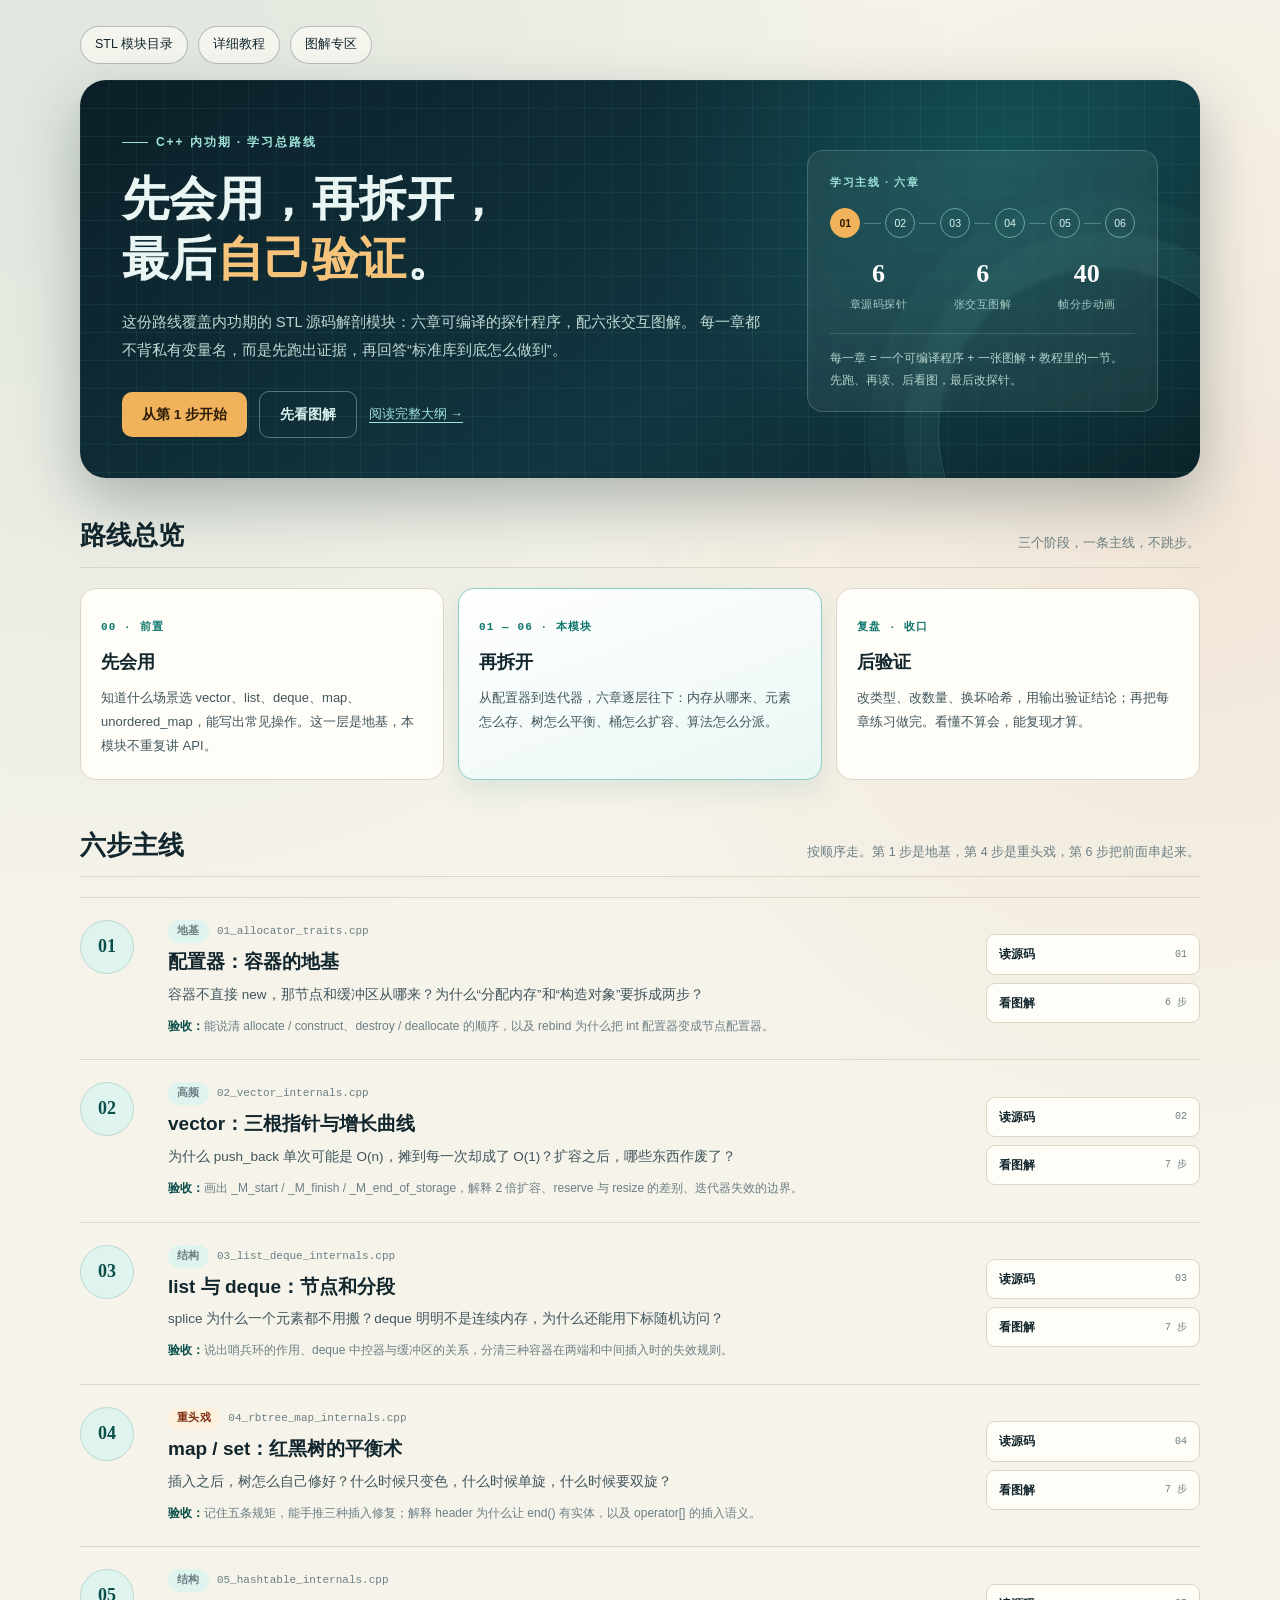
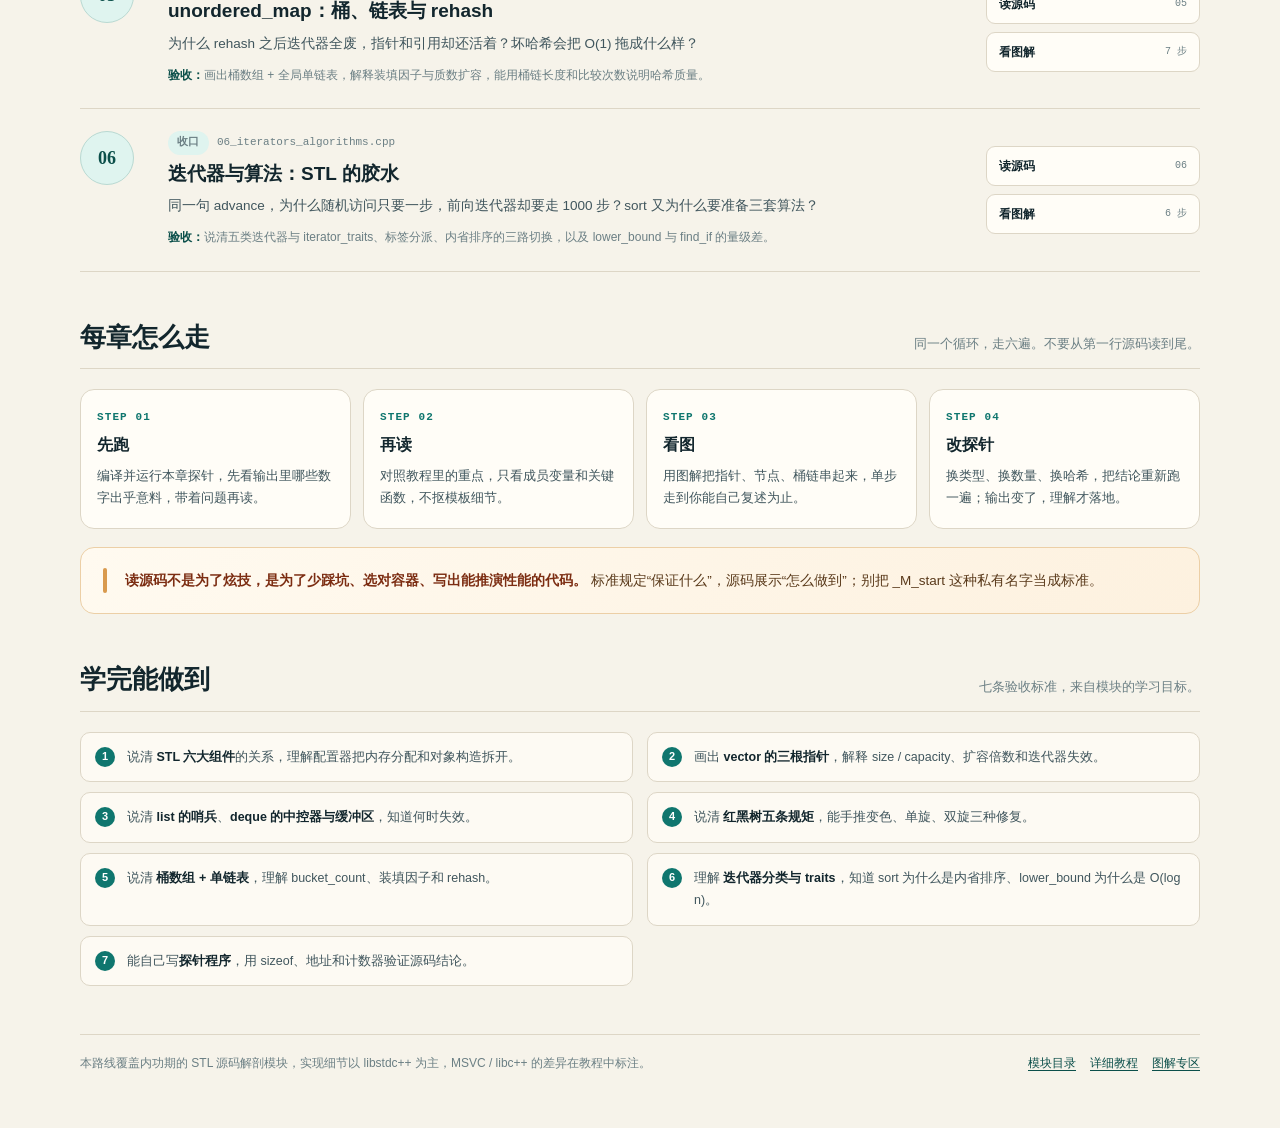
==== index.html @ 537c9977 "docs: add STL internals course site, six probe programs and visual guides" ====
<!DOCTYPE html>
<html lang="zh-CN">
<head>
<meta charset="UTF-8">
<meta name="viewport" content="width=device-width, initial-scale=1.0">
<title>C++ 内功期 · 学习总路线图</title>
<style>
  :root {
    --ink: #12262d;
    --ink-soft: #40565d;
    --muted: #6b7f84;
    --paper: #f6f3ea;
    --card: #fffdf7;
    --line: #ddd6c6;
    --teal: #0f766e;
    --teal-deep: #0b4f4a;
    --teal-soft: #dff4ef;
    --amber: #b45309;
    --amber-soft: #fdf0dc;
    --navy: #0b1f28;
  }

  * { box-sizing: border-box; }

  body {
    margin: 0;
    min-height: 100vh;
    padding: 26px 20px 54px;
    background:
      radial-gradient(circle at 8% 4%, rgba(15, 118, 110, .10), transparent 30%),
      radial-gradient(circle at 94% 20%, rgba(180, 83, 9, .08), transparent 26%),
      var(--paper);
    color: var(--ink);
    font-family: 'Microsoft YaHei', 'PingFang SC', 'Noto Sans SC', sans-serif;
    line-height: 1.75;
  }

  .page { max-width: 1120px; margin: 0 auto; }

  .crumbs {
    display: flex;
    flex-wrap: wrap;
    gap: 10px;
    margin-bottom: 16px;
  }

  .crumbs a {
    display: inline-block;
    padding: 7px 14px;
    border: 1px solid rgba(18, 38, 45, .28);
    border-radius: 999px;
    color: var(--ink);
    background: rgba(255, 253, 247, .62);
    font-size: 12.5px;
    text-decoration: none;
    transition: background .2s, color .2s;
  }

  .crumbs a:hover { background: var(--ink); color: #fff; }

  .hero {
    position: relative;
    overflow: hidden;
    display: grid;
    grid-template-columns: minmax(0, 1.3fr) minmax(300px, .7fr);
    gap: 34px;
    padding: 44px 42px 40px;
    border-radius: 26px;
    background:
      linear-gradient(rgba(126, 211, 197, .07) 1px, transparent 1px),
      linear-gradient(90deg, rgba(126, 211, 197, .07) 1px, transparent 1px),
      radial-gradient(circle at 82% 18%, rgba(20, 184, 166, .20), transparent 36%),
      linear-gradient(145deg, #0b1f28, #123640 62%, #0b242b);
    background-size: 28px 28px, 28px 28px, 100% 100%, 100% 100%;
    color: #e9f6f3;
    box-shadow: 0 24px 60px rgba(11, 31, 40, .28);
  }

  .hero::after {
    content: '';
    position: absolute;
    right: -70px;
    bottom: -120px;
    width: 330px;
    height: 330px;
    border: 1px solid rgba(126, 211, 197, .22);
    border-radius: 50%;
    box-shadow: 0 0 0 34px rgba(126, 211, 197, .05), 0 0 0 70px rgba(126, 211, 197, .03);
    pointer-events: none;
  }

  .eyebrow {
    display: inline-flex;
    align-items: center;
    gap: 8px;
    margin: 0 0 16px;
    color: #9fe3d8;
    font-size: 12px;
    font-weight: 700;
    letter-spacing: .16em;
    text-transform: uppercase;
  }

  .eyebrow::before {
    content: '';
    width: 26px;
    height: 1px;
    background: #9fe3d8;
  }

  .hero h1 {
    margin: 0 0 18px;
    font-family: 'Noto Serif SC', 'Songti SC', 'SimSun', serif;
    font-size: clamp(30px, 3.7vw, 49px);
    line-height: 1.28;
    letter-spacing: .01em;
  }

  .hero h1 em {
    color: #f5c47a;
    font-style: normal;
  }

  .lede {
    max-width: 640px;
    margin: 0 0 26px;
    color: #bfd8d3;
    font-size: 14.5px;
    line-height: 1.95;
  }

  .hero-actions {
    display: flex;
    flex-wrap: wrap;
    align-items: center;
    gap: 12px;
  }

  .btn {
    display: inline-block;
    padding: 11px 20px;
    border-radius: 10px;
    font-size: 13.5px;
    font-weight: 700;
    text-decoration: none;
    transition: transform .18s, background .18s, color .18s;
  }

  .btn-primary { background: #f0b35c; color: #2a1a08; }
  .btn-primary:hover { transform: translateY(-2px); background: #ffc774; }

  .btn-ghost {
    border: 1px solid rgba(203, 239, 232, .38);
    color: #d9f2ed;
  }
  .btn-ghost:hover { background: rgba(255, 255, 255, .10); }

  .hero-link {
    color: #9fe3d8;
    font-size: 12.5px;
    text-underline-offset: 4px;
  }

  .hero-card {
    position: relative;
    z-index: 1;
    align-self: center;
    padding: 22px 22px 20px;
    border: 1px solid rgba(203, 239, 232, .20);
    border-radius: 16px;
    background: rgba(255, 255, 255, .06);
    backdrop-filter: blur(2px);
  }

  .hero-card-label {
    color: #9fe3d8;
    font-size: 11px;
    font-weight: 700;
    letter-spacing: .14em;
  }

  .route-track {
    display: flex;
    align-items: center;
    gap: 4px;
    margin: 16px 0 20px;
  }

  .route-track span {
    display: grid;
    place-items: center;
    flex: 0 0 30px;
    width: 30px;
    height: 30px;
    border: 1px solid rgba(159, 227, 216, .55);
    border-radius: 50%;
    color: #d9f2ed;
    font-size: 10.5px;
    font-variant-numeric: tabular-nums;
  }

  .route-track span.on {
    border-color: #f0b35c;
    background: #f0b35c;
    color: #2a1a08;
    font-weight: 700;
  }

  .route-track i {
    flex: 1;
    height: 1px;
    background: rgba(159, 227, 216, .35);
  }

  .hero-stats {
    display: grid;
    grid-template-columns: repeat(3, 1fr);
    gap: 8px;
    margin: 0 0 16px;
  }

  .hero-stats div { text-align: center; }

  .hero-stats b {
    display: block;
    color: #fff;
    font-family: 'Noto Serif SC', 'Songti SC', serif;
    font-size: 26px;
    line-height: 1.2;
  }

  .hero-stats span {
    color: #a9cbc4;
    font-size: 10.5px;
    letter-spacing: .04em;
  }

  .hero-card p {
    margin: 0;
    padding-top: 14px;
    border-top: 1px solid rgba(203, 239, 232, .16);
    color: #b4d3cc;
    font-size: 12px;
    line-height: 1.8;
  }

  main { padding-top: 40px; }

  section + section { margin-top: 48px; }

  .section-head {
    display: flex;
    align-items: flex-end;
    justify-content: space-between;
    flex-wrap: wrap;
    gap: 12px;
    margin-bottom: 20px;
    padding-bottom: 12px;
    border-bottom: 1px solid var(--line);
  }

  .section-head h2 {
    margin: 0;
    font-family: 'Noto Serif SC', 'Songti SC', serif;
    font-size: 26px;
    line-height: 1.4;
  }

  .section-head p {
    margin: 0;
    color: var(--muted);
    font-size: 12.5px;
  }

  .phase-grid {
    display: grid;
    grid-template-columns: repeat(3, 1fr);
    gap: 14px;
  }

  .phase {
    position: relative;
    padding: 22px 20px 20px;
    border: 1px solid var(--line);
    border-radius: 16px;
    background: var(--card);
  }

  .phase.current {
    border-color: #8dcfc4;
    background: linear-gradient(160deg, #ffffff, #eaf7f4);
    box-shadow: 0 12px 26px rgba(15, 118, 110, .10);
  }

  .phase-no {
    display: inline-block;
    margin-bottom: 10px;
    color: var(--teal);
    font-family: Consolas, 'Courier New', monospace;
    font-size: 11px;
    font-weight: 700;
    letter-spacing: .1em;
  }

  .phase h3 {
    margin: 0 0 8px;
    font-size: 18px;
  }

  .phase p {
    margin: 0;
    color: var(--ink-soft);
    font-size: 13px;
    line-height: 1.85;
  }

  .steps { margin: 0; padding: 0; list-style: none; }

  .step {
    position: relative;
    display: grid;
    grid-template-columns: 68px minmax(0, 1fr) 214px;
    gap: 20px;
    padding: 22px 0;
    border-bottom: 1px solid var(--line);
  }

  .step:first-child { border-top: 1px solid var(--line); }

  .step-no {
    display: grid;
    place-items: center;
    width: 54px;
    height: 54px;
    border: 1px solid #b9d9d2;
    border-radius: 50%;
    color: var(--teal-deep);
    background: var(--teal-soft);
    font-family: 'Noto Serif SC', 'Songti SC', serif;
    font-size: 18px;
    font-weight: 700;
  }

  .step-key {
    display: flex;
    flex-wrap: wrap;
    align-items: center;
    gap: 8px;
    margin-bottom: 5px;
  }

  .tag {
    display: inline-block;
    padding: 2px 9px;
    border-radius: 999px;
    color: var(--teal-deep);
    background: var(--teal-soft);
    font-size: 10.5px;
    font-weight: 700;
    letter-spacing: .04em;
  }

  .tag.hot {
    color: #7c2d12;
    background: var(--amber-soft);
  }

  .step-key span {
    color: var(--muted);
    font-size: 11px;
    font-family: Consolas, 'Courier New', monospace;
  }

  .step h3 {
    margin: 0 0 6px;
    font-size: 19px;
    line-height: 1.5;
  }

  .step .question {
    margin: 0 0 8px;
    color: var(--ink-soft);
    font-size: 13.5px;
    line-height: 1.85;
  }

  .step .checkpoint {
    margin: 0;
    color: var(--muted);
    font-size: 12px;
    line-height: 1.8;
  }

  .step .checkpoint b { color: var(--teal-deep); }

  .step-links {
    align-self: center;
    display: flex;
    flex-direction: column;
    gap: 8px;
  }

  .step-links a {
    display: flex;
    align-items: center;
    justify-content: space-between;
    gap: 10px;
    padding: 9px 12px;
    border: 1px solid var(--line);
    border-radius: 9px;
    color: var(--ink);
    background: var(--card);
    font-size: 11.5px;
    text-decoration: none;
    transition: border-color .18s, background .18s;
  }

  .step-links a:hover {
    border-color: #8dcfc4;
    background: #f0faf7;
  }

  .step-links a span {
    color: var(--muted);
    font-family: Consolas, 'Courier New', monospace;
    font-size: 10px;
  }

  .step-links a strong { font-weight: 700; }

  .loop {
    display: grid;
    grid-template-columns: repeat(4, 1fr);
    gap: 12px;
    margin-bottom: 18px;
  }

  .loop-item {
    padding: 18px 16px;
    border-radius: 14px;
    background: var(--card);
    border: 1px solid var(--line);
  }

  .loop-item b {
    display: block;
    margin-bottom: 4px;
    color: var(--teal);
    font-family: Consolas, 'Courier New', monospace;
    font-size: 11px;
    letter-spacing: .1em;
  }

  .loop-item h3 {
    margin: 0 0 6px;
    font-size: 15.5px;
  }

  .loop-item p {
    margin: 0;
    color: var(--ink-soft);
    font-size: 12.5px;
    line-height: 1.8;
  }

  .quote {
    display: grid;
    grid-template-columns: 4px minmax(0, 1fr);
    gap: 18px;
    padding: 20px 22px;
    border: 1px solid #eccfa6;
    border-radius: 14px;
    background: linear-gradient(135deg, #fffaf0, #fdf1df);
  }

  .quote::before {
    content: '';
    border-radius: 4px;
    background: #d99a4e;
  }

  .quote p {
    margin: 0;
    color: #5a3a1b;
    font-size: 13.5px;
    line-height: 1.9;
  }

  .quote strong { color: #7c2d12; }

  .outcomes {
    display: grid;
    grid-template-columns: repeat(2, 1fr);
    gap: 10px 14px;
    margin: 0;
    padding: 0;
    list-style: none;
  }

  .outcomes li {
    display: grid;
    grid-template-columns: 22px minmax(0, 1fr);
    gap: 10px;
    padding: 13px 14px;
    border-radius: 10px;
    background: rgba(255, 253, 247, .78);
    border: 1px solid var(--line);
    color: var(--ink-soft);
    font-size: 12.5px;
    line-height: 1.8;
  }

  .outcomes li i {
    display: grid;
    place-items: center;
    width: 20px;
    height: 20px;
    margin-top: 1px;
    border-radius: 50%;
    color: #fff;
    background: var(--teal);
    font-style: normal;
    font-size: 11px;
    font-weight: 700;
  }

  .outcomes li strong { color: var(--ink); }

  .foot {
    display: flex;
    flex-wrap: wrap;
    align-items: center;
    justify-content: space-between;
    gap: 14px;
    margin-top: 48px;
    padding-top: 18px;
    border-top: 1px solid var(--line);
    color: var(--muted);
    font-size: 12px;
  }

  .foot-links { display: flex; flex-wrap: wrap; gap: 14px; }

  .foot a {
    color: var(--teal-deep);
    text-underline-offset: 3px;
  }

  a:focus-visible {
    outline: 3px solid #68b7a9;
    outline-offset: 2px;
  }

  @media (max-width: 900px) {
    .hero { grid-template-columns: 1fr; padding: 34px 26px; }
    .phase-grid { grid-template-columns: 1fr; }
    .step { grid-template-columns: 54px minmax(0, 1fr); }
    .step-links { grid-column: 2; flex-direction: row; flex-wrap: wrap; }
    .step-links a { flex: 1; min-width: 150px; }
  }

  @media (max-width: 620px) {
    body { padding: 16px 12px 40px; }
    .hero h1 { font-size: 30px; }
    .loop { grid-template-columns: 1fr 1fr; }
    .outcomes { grid-template-columns: 1fr; }
    .step { gap: 14px; }
    .step-no { width: 44px; height: 44px; font-size: 15px; }
  }
</style>
</head>
<body>
<div class="page">
  <nav class="crumbs">
    <a href="stl_internals/index.html">STL 模块目录</a>
    <a href="stl_internals/tutorial.md">详细教程</a>
    <a href="visuals/index.html">图解专区</a>
  </nav>

  <header class="hero">
    <div>
      <p class="eyebrow">C++ 内功期 · 学习总路线</p>
      <h1>先会用，再拆开，<br>最后<em>自己验证</em>。</h1>
      <p class="lede">
        这份路线覆盖内功期的 STL 源码解剖模块：六章可编译的探针程序，配六张交互图解。
        每一章都不背私有变量名，而是先跑出证据，再回答“标准库到底怎么做到”。
      </p>
      <div class="hero-actions">
        <a class="btn btn-primary" href="stl_internals/index.html">从第 1 步开始</a>
        <a class="btn btn-ghost" href="visuals/index.html">先看图解</a>
        <a class="hero-link" href="stl_internals/tutorial.md">阅读完整大纲 →</a>
      </div>
    </div>

    <aside class="hero-card">
      <div class="hero-card-label">学习主线 · 六章</div>
      <div class="route-track">
        <span class="on">01</span><i></i>
        <span>02</span><i></i>
        <span>03</span><i></i>
        <span>04</span><i></i>
        <span>05</span><i></i>
        <span>06</span>
      </div>
      <div class="hero-stats">
        <div><b>6</b><span>章源码探针</span></div>
        <div><b>6</b><span>张交互图解</span></div>
        <div><b>40</b><span>帧分步动画</span></div>
      </div>
      <p>每一章 = 一个可编译程序 + 一张图解 + 教程里的一节。先跑、再读、后看图，最后改探针。</p>
    </aside>
  </header>

  <main>
    <section>
      <div class="section-head">
        <h2>路线总览</h2>
        <p>三个阶段，一条主线，不跳步。</p>
      </div>
      <div class="phase-grid">
        <article class="phase">
          <span class="phase-no">00 · 前置</span>
          <h3>先会用</h3>
          <p>知道什么场景选 vector、list、deque、map、unordered_map，能写出常见操作。这一层是地基，本模块不重复讲 API。</p>
        </article>
        <article class="phase current">
          <span class="phase-no">01 — 06 · 本模块</span>
          <h3>再拆开</h3>
          <p>从配置器到迭代器，六章逐层往下：内存从哪来、元素怎么存、树怎么平衡、桶怎么扩容、算法怎么分派。</p>
        </article>
        <article class="phase">
          <span class="phase-no">复盘 · 收口</span>
          <h3>后验证</h3>
          <p>改类型、改数量、换坏哈希，用输出验证结论；再把每章练习做完。看懂不算会，能复现才算。</p>
        </article>
      </div>
    </section>

    <section>
      <div class="section-head">
        <h2>六步主线</h2>
        <p>按顺序走。第 1 步是地基，第 4 步是重头戏，第 6 步把前面串起来。</p>
      </div>

      <ol class="steps">
        <li class="step">
          <div class="step-no">01</div>
          <div>
            <div class="step-key"><span class="tag">地基</span><span>01_allocator_traits.cpp</span></div>
            <h3>配置器：容器的地基</h3>
            <p class="question">容器不直接 new，那节点和缓冲区从哪来？为什么“分配内存”和“构造对象”要拆成两步？</p>
            <p class="checkpoint"><b>验收：</b>能说清 allocate / construct、destroy / deallocate 的顺序，以及 rebind 为什么把 int 配置器变成节点配置器。</p>
          </div>
          <div class="step-links">
            <a href="stl_internals/01_allocator_traits.cpp"><strong>读源码</strong><span>01</span></a>
            <a href="visuals/allocator.html"><strong>看图解</strong><span>6 步</span></a>
          </div>
        </li>

        <li class="step">
          <div class="step-no">02</div>
          <div>
            <div class="step-key"><span class="tag">高频</span><span>02_vector_internals.cpp</span></div>
            <h3>vector：三根指针与增长曲线</h3>
            <p class="question">为什么 push_back 单次可能是 O(n)，摊到每一次却成了 O(1)？扩容之后，哪些东西作废了？</p>
            <p class="checkpoint"><b>验收：</b>画出 _M_start / _M_finish / _M_end_of_storage，解释 2 倍扩容、reserve 与 resize 的差别、迭代器失效的边界。</p>
          </div>
          <div class="step-links">
            <a href="stl_internals/02_vector_internals.cpp"><strong>读源码</strong><span>02</span></a>
            <a href="visuals/dynamic_array.html"><strong>看图解</strong><span>7 步</span></a>
          </div>
        </li>

        <li class="step">
          <div class="step-no">03</div>
          <div>
            <div class="step-key"><span class="tag">结构</span><span>03_list_deque_internals.cpp</span></div>
            <h3>list 与 deque：节点和分段</h3>
            <p class="question">splice 为什么一个元素都不用搬？deque 明明不是连续内存，为什么还能用下标随机访问？</p>
            <p class="checkpoint"><b>验收：</b>说出哨兵环的作用、deque 中控器与缓冲区的关系，分清三种容器在两端和中间插入时的失效规则。</p>
          </div>
          <div class="step-links">
            <a href="stl_internals/03_list_deque_internals.cpp"><strong>读源码</strong><span>03</span></a>
            <a href="visuals/list_deque.html"><strong>看图解</strong><span>7 步</span></a>
          </div>
        </li>

        <li class="step">
          <div class="step-no">04</div>
          <div>
            <div class="step-key"><span class="tag hot">重头戏</span><span>04_rbtree_map_internals.cpp</span></div>
            <h3>map / set：红黑树的平衡术</h3>
            <p class="question">插入之后，树怎么自己修好？什么时候只变色，什么时候单旋，什么时候要双旋？</p>
            <p class="checkpoint"><b>验收：</b>记住五条规矩，能手推三种插入修复；解释 header 为什么让 end() 有实体，以及 operator[] 的插入语义。</p>
          </div>
          <div class="step-links">
            <a href="stl_internals/04_rbtree_map_internals.cpp"><strong>读源码</strong><span>04</span></a>
            <a href="visuals/rb_tree.html"><strong>看图解</strong><span>7 步</span></a>
          </div>
        </li>

        <li class="step">
          <div class="step-no">05</div>
          <div>
            <div class="step-key"><span class="tag">结构</span><span>05_hashtable_internals.cpp</span></div>
            <h3>unordered_map：桶、链表与 rehash</h3>
            <p class="question">为什么 rehash 之后迭代器全废，指针和引用却还活着？坏哈希会把 O(1) 拖成什么样？</p>
            <p class="checkpoint"><b>验收：</b>画出桶数组 + 全局单链表，解释装填因子与质数扩容，能用桶链长度和比较次数说明哈希质量。</p>
          </div>
          <div class="step-links">
            <a href="stl_internals/05_hashtable_internals.cpp"><strong>读源码</strong><span>05</span></a>
            <a href="visuals/hash_table.html"><strong>看图解</strong><span>7 步</span></a>
          </div>
        </li>

        <li class="step">
          <div class="step-no">06</div>
          <div>
            <div class="step-key"><span class="tag">收口</span><span>06_iterators_algorithms.cpp</span></div>
            <h3>迭代器与算法：STL 的胶水</h3>
            <p class="question">同一句 advance，为什么随机访问只要一步，前向迭代器却要走 1000 步？sort 又为什么要准备三套算法？</p>
            <p class="checkpoint"><b>验收：</b>说清五类迭代器与 iterator_traits、标签分派、内省排序的三路切换，以及 lower_bound 与 find_if 的量级差。</p>
          </div>
          <div class="step-links">
            <a href="stl_internals/06_iterators_algorithms.cpp"><strong>读源码</strong><span>06</span></a>
            <a href="visuals/iterators.html"><strong>看图解</strong><span>6 步</span></a>
          </div>
        </li>
      </ol>
    </section>

    <section>
      <div class="section-head">
        <h2>每章怎么走</h2>
        <p>同一个循环，走六遍。不要从第一行源码读到尾。</p>
      </div>
      <div class="loop">
        <article class="loop-item">
          <b>STEP 01</b>
          <h3>先跑</h3>
          <p>编译并运行本章探针，先看输出里哪些数字出乎意料，带着问题再读。</p>
        </article>
        <article class="loop-item">
          <b>STEP 02</b>
          <h3>再读</h3>
          <p>对照教程里的重点，只看成员变量和关键函数，不抠模板细节。</p>
        </article>
        <article class="loop-item">
          <b>STEP 03</b>
          <h3>看图</h3>
          <p>用图解把指针、节点、桶链串起来，单步走到你能自己复述为止。</p>
        </article>
        <article class="loop-item">
          <b>STEP 04</b>
          <h3>改探针</h3>
          <p>换类型、换数量、换哈希，把结论重新跑一遍；输出变了，理解才落地。</p>
        </article>
      </div>
      <div class="quote">
        <p><strong>读源码不是为了炫技，是为了少踩坑、选对容器、写出能推演性能的代码。</strong>
        标准规定“保证什么”，源码展示“怎么做到”；别把 _M_start 这种私有名字当成标准。</p>
      </div>
    </section>

    <section>
      <div class="section-head">
        <h2>学完能做到</h2>
        <p>七条验收标准，来自模块的学习目标。</p>
      </div>
      <ul class="outcomes">
        <li><i>1</i><span>说清 <strong>STL 六大组件</strong>的关系，理解配置器把内存分配和对象构造拆开。</span></li>
        <li><i>2</i><span>画出 <strong>vector 的三根指针</strong>，解释 size / capacity、扩容倍数和迭代器失效。</span></li>
        <li><i>3</i><span>说清 <strong>list 的哨兵</strong>、<strong>deque 的中控器与缓冲区</strong>，知道何时失效。</span></li>
        <li><i>4</i><span>说清 <strong>红黑树五条规矩</strong>，能手推变色、单旋、双旋三种修复。</span></li>
        <li><i>5</i><span>说清 <strong>桶数组 + 单链表</strong>，理解 bucket_count、装填因子和 rehash。</span></li>
        <li><i>6</i><span>理解 <strong>迭代器分类与 traits</strong>，知道 sort 为什么是内省排序、lower_bound 为什么是 O(log n)。</span></li>
        <li><i>7</i><span>能自己写<strong>探针程序</strong>，用 sizeof、地址和计数器验证源码结论。</span></li>
      </ul>
    </section>
  </main>

  <footer class="foot">
    <span>本路线覆盖内功期的 STL 源码解剖模块，实现细节以 libstdc++ 为主，MSVC / libc++ 的差异在教程中标注。</span>
    <div class="foot-links">
      <a href="stl_internals/index.html">模块目录</a>
      <a href="stl_internals/tutorial.md">详细教程</a>
      <a href="visuals/index.html">图解专区</a>
    </div>
  </footer>
</div>
</body>
</html>
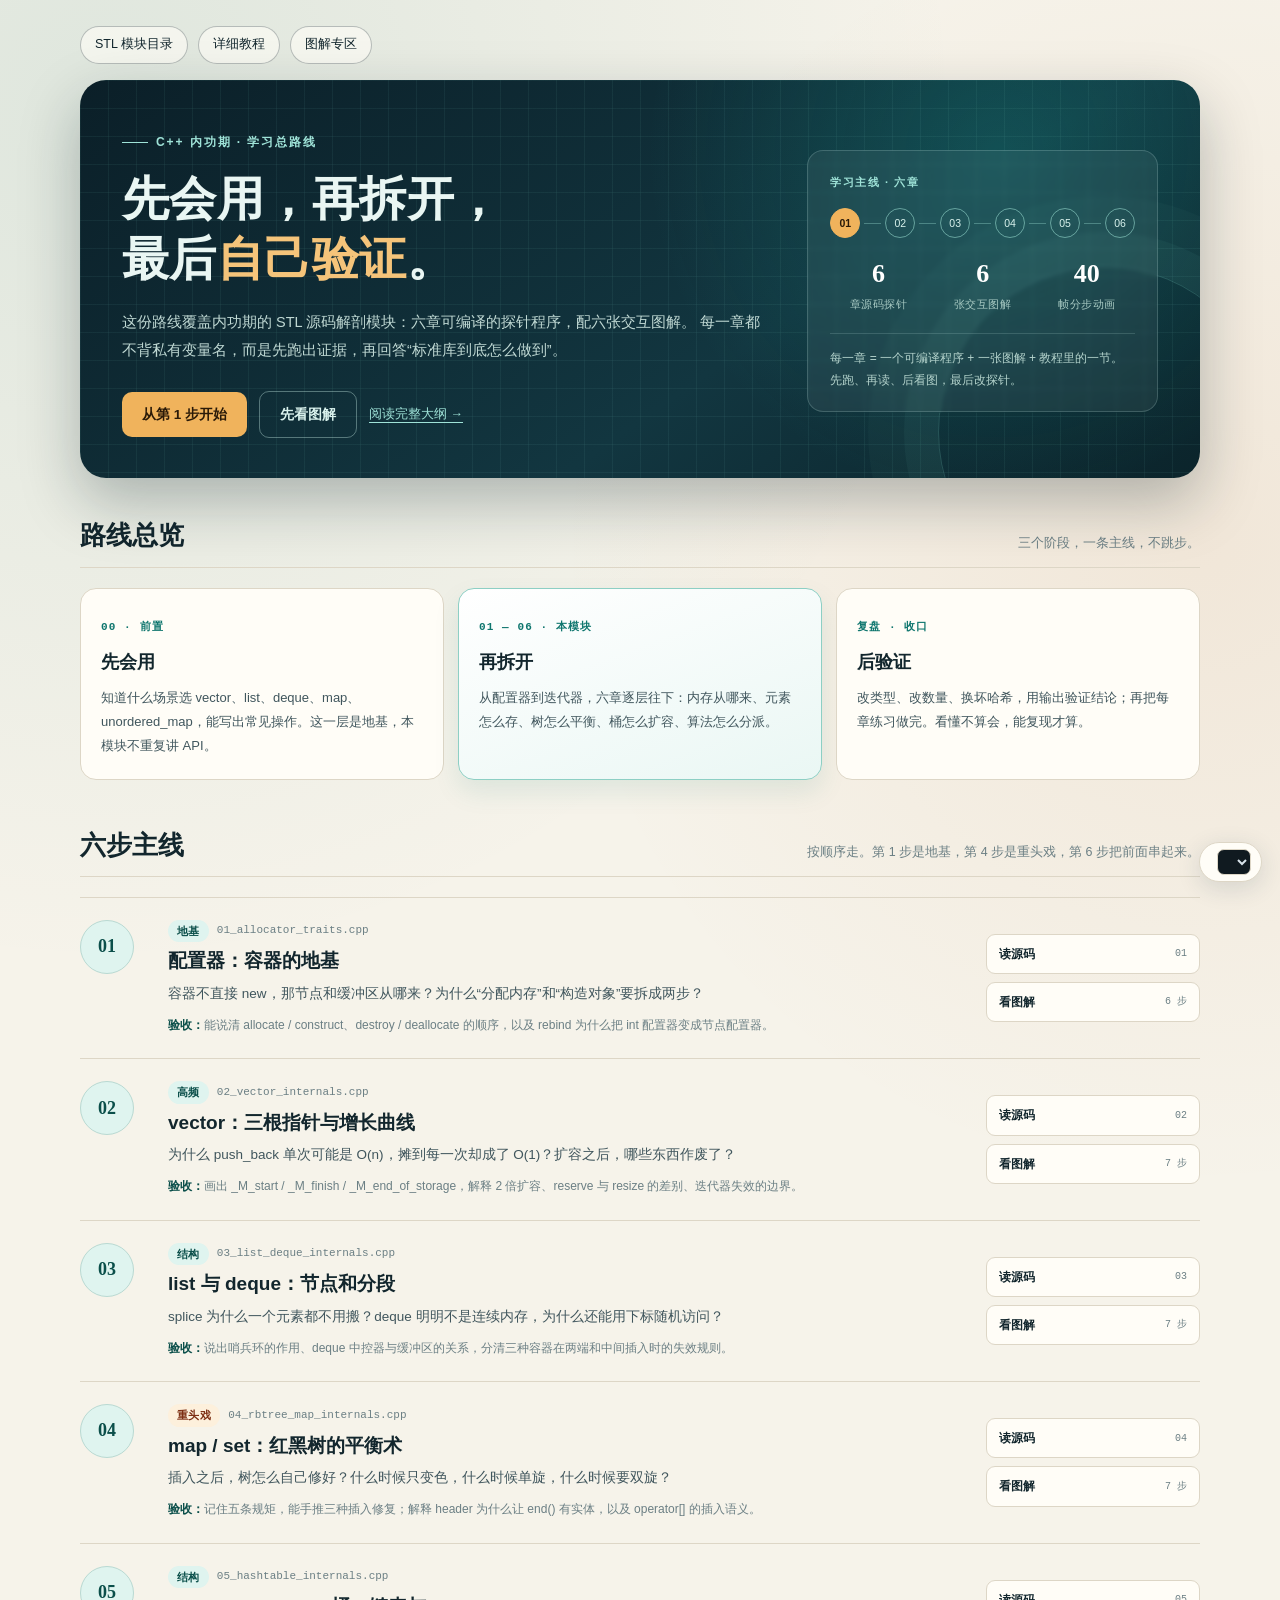
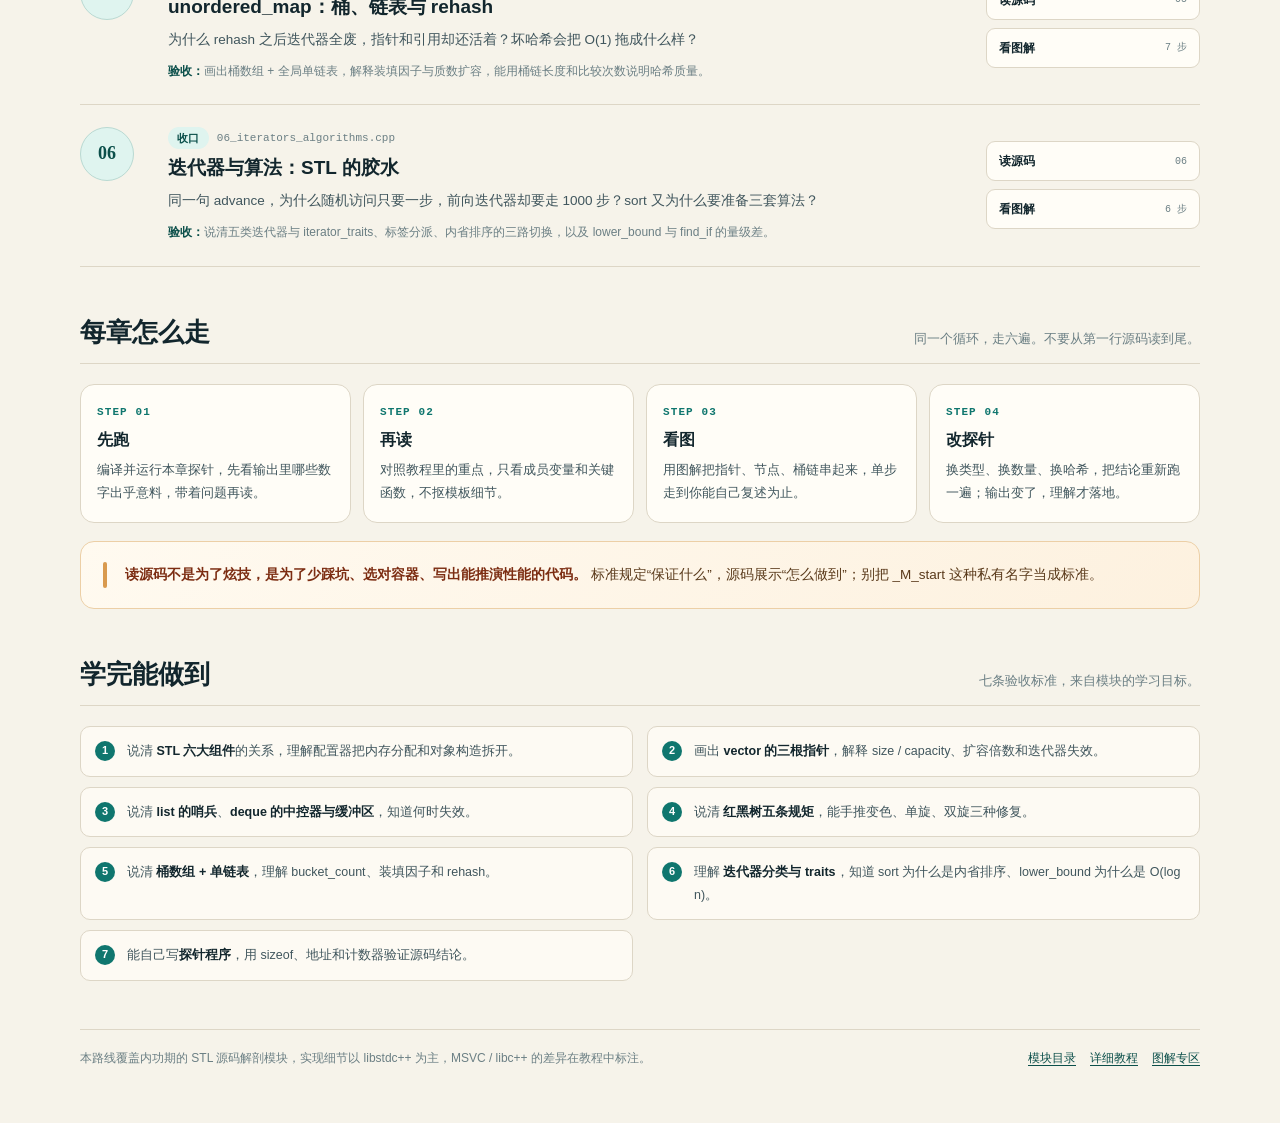
==== commit 2d897818: "增加三态主题开关（跟随系统 / 浅色 / 深色） 页面配色按面、墨、线、影四类角色抽成色板 token（assets/theme.css）：本档逐字保留原值， 对面那档按角色推导，不是整站反色。右下角" ====
--- a/index.html
+++ b/index.html
@@ -3,21 +3,22 @@
 <head>
 <meta charset="UTF-8">
 <meta name="viewport" content="width=device-width, initial-scale=1.0">
+<script>(function(){var d=document.documentElement,p="auto",t;try{p=localStorage.getItem("lh-theme")||"auto";}catch(e){}if(p!=="light"&&p!=="dark")p="auto";try{t=p==="auto"?(window.matchMedia&&matchMedia("(prefers-color-scheme: light)").matches?"light":"dark"):p;}catch(e){t="dark";}d.setAttribute("data-theme",t);d.setAttribute("data-theme-pref",p);})();</script>
 <title>C++ 内功期 · 学习总路线图</title>
 <style>
   :root {
-    --ink: #12262d;
-    --ink-soft: #40565d;
-    --muted: #6b7f84;
-    --paper: #f6f3ea;
-    --card: #fffdf7;
-    --line: #ddd6c6;
-    --teal: #0f766e;
-    --teal-deep: #0b4f4a;
-    --teal-soft: #dff4ef;
-    --amber: #b45309;
-    --amber-soft: #fdf0dc;
-    --navy: #0b1f28;
+    --ink: var(--lh-ink-l-cb2b);
+    --ink-soft: var(--lh-ink-l-cb4b);
+    --muted: var(--lh-ink-l-cb5b);
+    --paper: var(--lh-bg-l-n9b);
+    --card: var(--lh-bg-l-n9c);
+    --line: var(--lh-line-l-o8b);
+    --teal: var(--lh-acc-l-tc5b);
+    --teal-deep: var(--lh-ink-l-tc3b);
+    --teal-soft: var(--lh-bg-l-n9d);
+    --amber: var(--lh-ink-l-or5b);
+    --amber-soft: var(--lh-bg-l-o9b);
+    --navy: var(--lh-bg-l-cb2b);
   }
 
   * { box-sizing: border-box; }
@@ -47,16 +48,16 @@
   .crumbs a {
     display: inline-block;
     padding: 7px 14px;
-    border: 1px solid rgba(18, 38, 45, .28);
+    border: 1px solid var(--lh-line-l-cb2-a28b);
     border-radius: 999px;
     color: var(--ink);
-    background: rgba(255, 253, 247, .62);
+    background: var(--lh-bg-l-n9-a62b);
     font-size: 12.5px;
     text-decoration: none;
     transition: background .2s, color .2s;
   }
 
-  .crumbs a:hover { background: var(--ink); color: #fff; }
+  .crumbs a:hover { background: var(--lh-bg-l-cb2c); color: var(--lh-ink-l-n9b); }
 
   .hero {
     position: relative;
@@ -67,13 +68,13 @@
     padding: 44px 42px 40px;
     border-radius: 26px;
     background:
-      linear-gradient(rgba(126, 211, 197, .07) 1px, transparent 1px),
-      linear-gradient(90deg, rgba(126, 211, 197, .07) 1px, transparent 1px),
-      radial-gradient(circle at 82% 18%, rgba(20, 184, 166, .20), transparent 36%),
-      linear-gradient(145deg, #0b1f28, #123640 62%, #0b242b);
+      linear-gradient(var(--lh-bg-l-tc7-a7b) 1px, transparent 1px),
+      linear-gradient(90deg, var(--lh-bg-l-tc7-a7b) 1px, transparent 1px),
+      radial-gradient(circle at 82% 18%, var(--lh-bg-l-tc6-a20b), transparent 36%),
+      linear-gradient(145deg, var(--lh-bg-l-cb2b), var(--lh-bg-l-cb3b) 62%, var(--lh-bg-l-cb2d));
     background-size: 28px 28px, 28px 28px, 100% 100%, 100% 100%;
-    color: #e9f6f3;
-    box-shadow: 0 24px 60px rgba(11, 31, 40, .28);
+    color: var(--lh-ink-l-n9c);
+    box-shadow: 0 24px 60px var(--lh-shd-l-cb2-a28b);
   }
 
   .hero::after {
@@ -83,9 +84,9 @@
     bottom: -120px;
     width: 330px;
     height: 330px;
-    border: 1px solid rgba(126, 211, 197, .22);
+    border: 1px solid var(--lh-line-l-tc7-a22b);
     border-radius: 50%;
-    box-shadow: 0 0 0 34px rgba(126, 211, 197, .05), 0 0 0 70px rgba(126, 211, 197, .03);
+    box-shadow: 0 0 0 34px var(--lh-shd-l-tc7-a5b), 0 0 0 70px var(--lh-shd-l-tc7-a3b);
     pointer-events: none;
   }
 
@@ -94,7 +95,7 @@
     align-items: center;
     gap: 8px;
     margin: 0 0 16px;
-    color: #9fe3d8;
+    color: var(--lh-ink-l-tc8b);
     font-size: 12px;
     font-weight: 700;
     letter-spacing: .16em;
@@ -105,7 +106,7 @@
     content: '';
     width: 26px;
     height: 1px;
-    background: #9fe3d8;
+    background: var(--lh-bgh-l-tc8b);
   }
 
   .hero h1 {
@@ -117,14 +118,14 @@
   }
 
   .hero h1 em {
-    color: #f5c47a;
+    color: var(--lh-ink-l-o8b);
     font-style: normal;
   }
 
   .lede {
     max-width: 640px;
     margin: 0 0 26px;
-    color: #bfd8d3;
+    color: var(--lh-ink-l-tg8b);
     font-size: 14.5px;
     line-height: 1.95;
   }
@@ -146,17 +147,17 @@
     transition: transform .18s, background .18s, color .18s;
   }
 
-  .btn-primary { background: #f0b35c; color: #2a1a08; }
-  .btn-primary:hover { transform: translateY(-2px); background: #ffc774; }
+  .btn-primary { background: var(--lh-bg-l-o7b); color: var(--lh-ink-l-or2b); }
+  .btn-primary:hover { transform: translateY(-2px); background: var(--lh-bg-l-o8b); }
 
   .btn-ghost {
-    border: 1px solid rgba(203, 239, 232, .38);
-    color: #d9f2ed;
-  }
-  .btn-ghost:hover { background: rgba(255, 255, 255, .10); }
+    border: 1px solid var(--lh-line-l-tg8-a38b);
+    color: var(--lh-ink-l-tg8c);
+  }
+  .btn-ghost:hover { background: var(--lh-bg-l-n9-a10b); }
 
   .hero-link {
-    color: #9fe3d8;
+    color: var(--lh-ink-l-tc8b);
     font-size: 12.5px;
     text-underline-offset: 4px;
   }
@@ -166,14 +167,14 @@
     z-index: 1;
     align-self: center;
     padding: 22px 22px 20px;
-    border: 1px solid rgba(203, 239, 232, .20);
+    border: 1px solid var(--lh-line-l-tg8-a20b);
     border-radius: 16px;
-    background: rgba(255, 255, 255, .06);
+    background: var(--lh-bg-l-n9-a6b);
     backdrop-filter: blur(2px);
   }
 
   .hero-card-label {
-    color: #9fe3d8;
+    color: var(--lh-ink-l-tc8b);
     font-size: 11px;
     font-weight: 700;
     letter-spacing: .14em;
@@ -192,24 +193,24 @@
     flex: 0 0 30px;
     width: 30px;
     height: 30px;
-    border: 1px solid rgba(159, 227, 216, .55);
+    border: 1px solid var(--lh-line-l-tc8-a55b);
     border-radius: 50%;
-    color: #d9f2ed;
+    color: var(--lh-ink-l-tg8c);
     font-size: 10.5px;
     font-variant-numeric: tabular-nums;
   }
 
   .route-track span.on {
-    border-color: #f0b35c;
-    background: #f0b35c;
-    color: #2a1a08;
+    border-color: var(--lh-line-l-o7b);
+    background: var(--lh-bg-l-o7b);
+    color: var(--lh-ink-l-or2b);
     font-weight: 700;
   }
 
   .route-track i {
     flex: 1;
     height: 1px;
-    background: rgba(159, 227, 216, .35);
+    background: var(--lh-bg-l-tc8-a35b);
   }
 
   .hero-stats {
@@ -223,14 +224,14 @@
 
   .hero-stats b {
     display: block;
-    color: #fff;
+    color: var(--lh-ink-l-n9b);
     font-family: 'Noto Serif SC', 'Songti SC', serif;
     font-size: 26px;
     line-height: 1.2;
   }
 
   .hero-stats span {
-    color: #a9cbc4;
+    color: var(--lh-ink-l-tg7b);
     font-size: 10.5px;
     letter-spacing: .04em;
   }
@@ -238,8 +239,8 @@
   .hero-card p {
     margin: 0;
     padding-top: 14px;
-    border-top: 1px solid rgba(203, 239, 232, .16);
-    color: #b4d3cc;
+    border-top: 1px solid var(--lh-line-l-tg8-a16b);
+    color: var(--lh-ink-l-tg8d);
     font-size: 12px;
     line-height: 1.8;
   }
@@ -287,15 +288,15 @@
   }
 
   .phase.current {
-    border-color: #8dcfc4;
-    background: linear-gradient(160deg, #ffffff, #eaf7f4);
-    box-shadow: 0 12px 26px rgba(15, 118, 110, .10);
+    border-color: var(--lh-line-l-tc7b);
+    background: linear-gradient(160deg, var(--lh-bg-l-n9e), var(--lh-bg-l-n9f));
+    box-shadow: 0 12px 26px var(--lh-shd-l-tc5-a10b);
   }
 
   .phase-no {
     display: inline-block;
     margin-bottom: 10px;
-    color: var(--teal);
+    color: var(--lh-ink-l-tc5b);
     font-family: Consolas, 'Courier New', monospace;
     font-size: 11px;
     font-weight: 700;
@@ -332,7 +333,7 @@
     place-items: center;
     width: 54px;
     height: 54px;
-    border: 1px solid #b9d9d2;
+    border: 1px solid var(--lh-line-l-tg8b);
     border-radius: 50%;
     color: var(--teal-deep);
     background: var(--teal-soft);
@@ -361,11 +362,13 @@
   }
 
   .tag.hot {
-    color: #7c2d12;
+    color: var(--lh-ink-l-or3b);
     background: var(--amber-soft);
   }
 
-  .step-key span {
+  /* 原来这条是 .step-key span，权重压过 .tag，把胶囊上作者写的深青字
+   挤成了 --muted（3.67，够不上 AA）；排除 .tag 让它按本意显示 */
+.step-key span:not(.tag) {
     color: var(--muted);
     font-size: 11px;
     font-family: Consolas, 'Courier New', monospace;
@@ -416,8 +419,8 @@
   }
 
   .step-links a:hover {
-    border-color: #8dcfc4;
-    background: #f0faf7;
+    border-color: var(--lh-line-l-tc7b);
+    background: var(--lh-bg-l-n9g);
   }
 
   .step-links a span {
@@ -445,7 +448,7 @@
   .loop-item b {
     display: block;
     margin-bottom: 4px;
-    color: var(--teal);
+    color: var(--lh-ink-l-tc5b);
     font-family: Consolas, 'Courier New', monospace;
     font-size: 11px;
     letter-spacing: .1em;
@@ -468,25 +471,25 @@
     grid-template-columns: 4px minmax(0, 1fr);
     gap: 18px;
     padding: 20px 22px;
-    border: 1px solid #eccfa6;
+    border: 1px solid var(--lh-line-l-o8c);
     border-radius: 14px;
-    background: linear-gradient(135deg, #fffaf0, #fdf1df);
+    background: linear-gradient(135deg, var(--lh-bg-l-n9h), var(--lh-bg-l-o9c));
   }
 
   .quote::before {
     content: '';
     border-radius: 4px;
-    background: #d99a4e;
+    background: var(--lh-bg-l-or6b);
   }
 
   .quote p {
     margin: 0;
-    color: #5a3a1b;
+    color: var(--lh-ink-l-or3c);
     font-size: 13.5px;
     line-height: 1.9;
   }
 
-  .quote strong { color: #7c2d12; }
+  .quote strong { color: var(--lh-ink-l-or3b); }
 
   .outcomes {
     display: grid;
@@ -503,7 +506,7 @@
     gap: 10px;
     padding: 13px 14px;
     border-radius: 10px;
-    background: rgba(255, 253, 247, .78);
+    background: var(--lh-bg-l-n9-a78b);
     border: 1px solid var(--line);
     color: var(--ink-soft);
     font-size: 12.5px;
@@ -517,8 +520,8 @@
     height: 20px;
     margin-top: 1px;
     border-radius: 50%;
-    color: #fff;
-    background: var(--teal);
+    color: var(--lh-ink-l-n9b);
+    background: var(--lh-bg-l-tc5b);
     font-style: normal;
     font-size: 11px;
     font-weight: 700;
@@ -547,7 +550,7 @@
   }
 
   a:focus-visible {
-    outline: 3px solid #68b7a9;
+    outline: 3px solid var(--lh-line-l-tc7c);
     outline-offset: 2px;
   }
 
@@ -568,6 +571,9 @@
     .step-no { width: 44px; height: 44px; font-size: 15px; }
   }
 </style>
+
+<link rel="stylesheet" href="assets/theme.css">
+<script src="assets/theme.js" defer></script>
 </head>
 <body>
 <div class="page">
--- a/assets/theme.css
+++ b/assets/theme.css
@@ -0,0 +1,70 @@
+/* ===== 主题控件（通用部分，各仓库原样复用；下面的调色板覆盖表才因仓库而异） =====
+   控件挂在右下角，避开页面抬头与底部翻页条；打印时不出现。
+   变量取的是各仓库自己的命名，取不到就退回中性值，保证缺 CSS 也能用。 */
+/* 未设档时两种都声明（脚本被拦时表单控件也不会在浅页上发黑）；
+   设了档就按档走，这一段所有仓库通用。 */
+html { color-scheme: dark light; }
+html[data-theme="dark"] { color-scheme: dark; }
+html[data-theme="light"] { color-scheme: light; }
+
+.lh-theme-sw {
+  position: fixed; right: 18px; bottom: 18px; z-index: 2147483000;
+  display: flex; align-items: center; gap: 7px;
+  background: var(--card, var(--bg-card, #161f26));
+  border: 1px solid var(--line, #2b3a45);
+  border-radius: 999px; padding: 6px 10px;
+  box-shadow: 0 6px 24px rgba(0, 0, 0, .24);
+  font: 12px var(--font-ui, system-ui, sans-serif);
+  color: var(--dim, var(--fg-dim, #9db0bd));
+}
+.lh-theme-sw .tico { font-size: 13px; color: var(--accent, #37c2ff); line-height: 1; }
+.lh-theme-sw select {
+  font: 12px var(--font-mono, ui-monospace, monospace);
+  background: var(--soft, var(--bg-inset, #101a20));
+  color: var(--fg, var(--text, #d8e3ea));
+  border: 1px solid var(--line, #2b3a45);
+  border-radius: 7px; padding: 4px 6px; cursor: pointer;
+}
+html[data-theme="light"] .lh-theme-sw { box-shadow: 0 6px 24px rgba(25, 55, 75, .14); }
+@media print { .lh-theme-sw { display: none; } }
+
+/* 自动生成的语义色板：--lh-<角色>-<色相><明度档>[-a<透明度>][后缀字母]。
+   角色 bg=面 / ink=墨 / line=线 / shd=影；色相 n=中性，其余按 16 个色相桶；
+   数字是明度档（1 最暗 -> 9 最亮，按 CIE L* 分），同一档位里的近似色用
+   b、c、d 后缀分开——分开是为了默认外观逐像素不变，想收敛配色时把
+   同档的几条并成一条即可。
+   仓库里深浅页混着写（--file-base）时，角色后面还会带一个 l/d，点明这条
+   token 的原稿是哪一档：同一支白字在深底页和浅底页里的换档推法不同，
+   不分开就会有一侧借用另一侧的推导值。
+
+   :root 是无脚本/未设主题时的兜底，取的就是原色，所以页面默认外观不变。
+   另两档按角色换档推导：色相保住、饱和压住，红=报警、绿=通过这类语义色
+   只挪明度不反相，淡染层和反差带上的颜色两边原样保留——图解不会因为换
+   主题而讲错东西。 */
+:root{--lh-acc-d-cb6b:#0ea5e9;--lh-acc-d-or6b:#d97706;--lh-acc-d-pb4b:#4f46e5;--lh-acc-d-r5b:#dc2626;--lh-acc-d-tg5b:#059669;--lh-acc-l-tc5b:#0f766e;--lh-bg-d-b2-a55b:rgba(15, 23, 42, 0.55);--lh-bg-d-b2b:#0f172a;--lh-bg-d-b2c:#1e293b;--lh-bg-d-b5b:#2563eb;--lh-bg-d-b6-a8b:rgba(148, 163, 184, 0.08);--lh-bg-d-cb5b:#0a7bae;--lh-bg-d-cb6b:#0ea5e9;--lh-bg-d-cb9b:#e3f2fd;--lh-bg-d-n8b:#e2e8f0;--lh-bg-d-n8c:#ebedee;--lh-bg-d-n9-a10b:rgba(255, 255, 255, 0.1);--lh-bg-d-n9-a14b:rgba(255, 255, 255, 0.14);--lh-bg-d-n9-a16b:rgba(255, 255, 255, 0.16);--lh-bg-d-n9-a18b:rgba(255, 255, 255, 0.18);--lh-bg-d-n9-a28b:rgba(255, 255, 255, 0.28);--lh-bg-d-n9-a30b:rgba(255, 255, 255, 0.3);--lh-bg-d-n9-a7b:rgba(255, 255, 255, 0.07);--lh-bg-d-n9-a82b:rgba(255, 255, 255, 0.82);--lh-bg-d-n9-a95b:rgba(255, 255, 255, 0.95);--lh-bg-d-n9b:#ffffff;--lh-bg-d-n9c:#f8fafc;--lh-bg-d-n9d:#eef2f7;--lh-bg-d-n9e:#eef2ff;--lh-bg-d-n9f:#f3f4f6;--lh-bg-d-n9g:#ecfdf5;--lh-bg-d-n9h:#fff7ed;--lh-bg-d-n9i:#fef2f2;--lh-bg-d-n9j:#ffebee;--lh-bg-d-n9k:#fdfbfb;--lh-bg-d-o9b:#fff3e0;--lh-bg-d-pb4b:#4f46e5;--lh-bg-d-pb5-a30b:rgba(99, 102, 241, 0.3);--lh-bg-d-r8b:#fee2e2;--lh-bg-d-tc5b:#0f766e;--lh-bg-d-tc5c:#0d9488;--lh-bg-d-tg5b:#047857;--lh-bg-d-tg9b:#ccfbf1;--lh-bg-l-cb2b:#0b1f28;--lh-bg-l-cb2c:#12262d;--lh-bg-l-cb2d:#0b242b;--lh-bg-l-cb3b:#123640;--lh-bg-l-n9-a10b:rgba(255, 255, 255, 0.1);--lh-bg-l-n9-a62b:rgba(255, 253, 247, 0.62);--lh-bg-l-n9-a6b:rgba(255, 255, 255, 0.06);--lh-bg-l-n9-a78b:rgba(255, 253, 247, 0.78);--lh-bg-l-n9b:#f6f3ea;--lh-bg-l-n9c:#fffdf7;--lh-bg-l-n9d:#dff4ef;--lh-bg-l-n9e:#ffffff;--lh-bg-l-n9f:#eaf7f4;--lh-bg-l-n9g:#f0faf7;--lh-bg-l-n9h:#fffaf0;--lh-bg-l-o7b:#f0b35c;--lh-bg-l-o8b:#ffc774;--lh-bg-l-o9b:#fdf0dc;--lh-bg-l-o9c:#fdf1df;--lh-bg-l-or6b:#d99a4e;--lh-bg-l-tc5b:#0f766e;--lh-bg-l-tc6-a20b:rgba(20, 184, 166, 0.2);--lh-bg-l-tc7-a7b:rgba(126, 211, 197, 0.07);--lh-bg-l-tc8-a35b:rgba(159, 227, 216, 0.35);--lh-bgh-d-b3b:#1e3a8a;--lh-bgh-l-tc8b:#9fe3d8;--lh-ink-d-b2b:#0f172a;--lh-ink-d-b2c:#1e293b;--lh-ink-d-b3b:#334155;--lh-ink-d-b4b:#475569;--lh-ink-d-b4c:#5b6472;--lh-ink-d-b5b:#64748b;--lh-ink-d-b6b:#94a3b8;--lh-ink-d-b7b:#a5b4fc;--lh-ink-d-b8b:#dbeafe;--lh-ink-d-b8c:#c7d2fe;--lh-ink-d-cb4b:#1565c0;--lh-ink-d-cb8b:#cbd5e1;--lh-ink-d-n2b:#222222;--lh-ink-d-n3b:#333333;--lh-ink-d-n4b:#555555;--lh-ink-d-n4c:#666666;--lh-ink-d-n8b:#e2e8f0;--lh-ink-d-n9b:#ffffff;--lh-ink-d-n9c:#f8fafc;--lh-ink-d-o7b:#f59e0b;--lh-ink-d-or5b:#be4300;--lh-ink-d-or5c:#b45309;--lh-ink-d-pb3b:#3730a3;--lh-ink-d-pb4b:#4f46e5;--lh-ink-d-pb4c:#4338ca;--lh-ink-d-pb5b:#6366f1;--lh-ink-d-r4b:#b91c1c;--lh-ink-d-r5b:#ef4444;--lh-ink-d-r5c:#c62828;--lh-ink-d-r5d:#dc2626;--lh-ink-d-r7b:#fca5a5;--lh-ink-d-rb4b:#be123c;--lh-ink-d-tc5b:#0f766e;--lh-ink-d-tg5b:#047857;--lh-ink-d-tg6b:#10b981;--lh-ink-l-cb2b:#12262d;--lh-ink-l-cb4b:#40565d;--lh-ink-l-cb5b:#6b7f84;--lh-ink-l-n9b:#ffffff;--lh-ink-l-n9c:#e9f6f3;--lh-ink-l-o8b:#f5c47a;--lh-ink-l-or2b:#2a1a08;--lh-ink-l-or3b:#7c2d12;--lh-ink-l-or3c:#5a3a1b;--lh-ink-l-or5b:#b45309;--lh-ink-l-tc3b:#0b4f4a;--lh-ink-l-tc5b:#0f766e;--lh-ink-l-tc8b:#9fe3d8;--lh-ink-l-tg7b:#a9cbc4;--lh-ink-l-tg8b:#bfd8d3;--lh-ink-l-tg8c:#d9f2ed;--lh-ink-l-tg8d:#b4d3cc;--lh-line-d-b2b:#0f172a;--lh-line-d-b6b:#818cf8;--lh-line-d-n8b:#e2e8f0;--lh-line-d-n8c:#d1d5db;--lh-line-d-n9-a16b:rgba(255, 255, 255, 0.16);--lh-line-d-n9-a22b:rgba(255, 255, 255, 0.22);--lh-line-d-n9b:#ffffff;--lh-line-d-pb4b:#4f46e5;--lh-line-d-tc5b:#0f766e;--lh-line-d-tg5b:#047857;--lh-line-d-tg8b:#a7f3d0;--lh-line-l-cb2-a28b:rgba(18, 38, 45, 0.28);--lh-line-l-o7b:#f0b35c;--lh-line-l-o8b:#ddd6c6;--lh-line-l-o8c:#eccfa6;--lh-line-l-tc7-a22b:rgba(126, 211, 197, 0.22);--lh-line-l-tc7b:#8dcfc4;--lh-line-l-tc7c:#68b7a9;--lh-line-l-tc8-a55b:rgba(159, 227, 216, 0.55);--lh-line-l-tg8-a16b:rgba(203, 239, 232, 0.16);--lh-line-l-tg8-a20b:rgba(203, 239, 232, 0.2);--lh-line-l-tg8-a38b:rgba(203, 239, 232, 0.38);--lh-line-l-tg8b:#b9d9d2;--lh-shd-d-b6b:#818cf8;--lh-shd-d-n1-a10b:rgba(0, 0, 0, 0.1);--lh-shd-d-n1-a12b:rgba(0, 0, 0, 0.12);--lh-shd-d-n1-a18b:rgba(0, 0, 0, 0.18);--lh-shd-d-n1-a20b:rgba(0, 0, 0, 0.2);--lh-shd-d-n1-a24b:rgba(2, 6, 23, 0.24);--lh-shd-d-n1-a26b:rgba(2, 6, 23, 0.26);--lh-shd-d-n1-a32b:rgba(0, 0, 0, 0.32);--lh-shd-d-n1-a36b:rgba(2, 6, 23, 0.36);--lh-shd-d-n1-a38b:rgba(2, 6, 23, 0.38);--lh-shd-l-cb2-a28b:rgba(11, 31, 40, 0.28);--lh-shd-l-tc5-a10b:rgba(15, 118, 110, 0.1);--lh-shd-l-tc7-a3b:rgba(126, 211, 197, 0.03);--lh-shd-l-tc7-a5b:rgba(126, 211, 197, 0.05)}
+html[data-theme="dark"]{--lh-acc-d-cb6b:#0ea5e9;--lh-acc-d-or6b:#d97706;--lh-acc-d-pb4b:#4f46e5;--lh-acc-d-r5b:#dc2626;--lh-acc-d-tg5b:#059669;--lh-acc-l-tc5b:#63f0e5;--lh-bg-d-b2-a55b:rgba(15, 23, 42, 0.55);--lh-bg-d-b2b:#0f172a;--lh-bg-d-b2c:#1e293b;--lh-bg-d-b5b:#2563eb;--lh-bg-d-b6-a8b:rgba(148, 163, 184, 0.08);--lh-bg-d-cb5b:#0a7bae;--lh-bg-d-cb6b:#0ea5e9;--lh-bg-d-cb9b:#e3f2fd;--lh-bg-d-n8b:#e2e8f0;--lh-bg-d-n8c:#ebedee;--lh-bg-d-n9-a10b:rgba(255, 255, 255, 0.1);--lh-bg-d-n9-a14b:rgba(255, 255, 255, 0.14);--lh-bg-d-n9-a16b:rgba(255, 255, 255, 0.16);--lh-bg-d-n9-a18b:rgba(255, 255, 255, 0.18);--lh-bg-d-n9-a28b:rgba(255, 255, 255, 0.28);--lh-bg-d-n9-a30b:rgba(255, 255, 255, 0.3);--lh-bg-d-n9-a7b:rgba(255, 255, 255, 0.07);--lh-bg-d-n9-a82b:rgba(255, 255, 255, 0.82);--lh-bg-d-n9-a95b:rgba(255, 255, 255, 0.95);--lh-bg-d-n9b:#ffffff;--lh-bg-d-n9c:#f8fafc;--lh-bg-d-n9d:#eef2f7;--lh-bg-d-n9e:#eef2ff;--lh-bg-d-n9f:#f3f4f6;--lh-bg-d-n9g:#ecfdf5;--lh-bg-d-n9h:#fff7ed;--lh-bg-d-n9i:#fef2f2;--lh-bg-d-n9j:#ffebee;--lh-bg-d-n9k:#fdfbfb;--lh-bg-d-o9b:#fff3e0;--lh-bg-d-pb4b:#4f46e5;--lh-bg-d-pb5-a30b:rgba(99, 102, 241, 0.3);--lh-bg-d-r8b:#fee2e2;--lh-bg-d-tc5b:#0f766e;--lh-bg-d-tc5c:#0d9488;--lh-bg-d-tg5b:#047857;--lh-bg-d-tg9b:#ccfbf1;--lh-bg-l-cb2b:#0b1f28;--lh-bg-l-cb2c:#12262d;--lh-bg-l-cb2d:#0b242b;--lh-bg-l-cb3b:#123640;--lh-bg-l-n9-a10b:rgba(42, 42, 42, 0.1);--lh-bg-l-n9-a62b:rgba(50, 45, 31, 0.62);--lh-bg-l-n9-a6b:rgba(42, 42, 42, 0.06);--lh-bg-l-n9-a78b:rgba(50, 45, 31, 0.78);--lh-bg-l-n9b:#2d281c;--lh-bg-l-n9c:#322d1f;--lh-bg-l-n9d:#1a2a26;--lh-bg-l-n9e:#2a2a2a;--lh-bg-l-n9f:#1c2d29;--lh-bg-l-n9g:#1d2f2a;--lh-bg-l-n9h:#302a1e;--lh-bg-l-o7b:#795420;--lh-bg-l-o8b:#7b561e;--lh-bg-l-o9b:#2b251b;--lh-bg-l-o9c:#2c251b;--lh-bg-l-or6b:#d99a4e;--lh-bg-l-tc5b:#0f766e;--lh-bg-l-tc6-a20b:rgba(20, 184, 166, 0.2);--lh-bg-l-tc7-a7b:rgba(126, 211, 197, 0.07);--lh-bg-l-tc8-a35b:rgba(159, 227, 216, 0.35);--lh-bgh-d-b3b:#1e3a8a;--lh-bgh-l-tc8b:#2c635a;--lh-ink-d-b2b:#0f172a;--lh-ink-d-b2c:#1e293b;--lh-ink-d-b3b:#334155;--lh-ink-d-b4b:#475569;--lh-ink-d-b4c:#5b6472;--lh-ink-d-b5b:#64748b;--lh-ink-d-b6b:#94a3b8;--lh-ink-d-b7b:#a5b4fc;--lh-ink-d-b8b:#dbeafe;--lh-ink-d-b8c:#c7d2fe;--lh-ink-d-cb4b:#1565c0;--lh-ink-d-cb8b:#cbd5e1;--lh-ink-d-n2b:#222222;--lh-ink-d-n3b:#333333;--lh-ink-d-n4b:#555555;--lh-ink-d-n4c:#666666;--lh-ink-d-n8b:#e2e8f0;--lh-ink-d-n9b:#ffffff;--lh-ink-d-n9c:#f8fafc;--lh-ink-d-o7b:#f59e0b;--lh-ink-d-or5b:#be4300;--lh-ink-d-or5c:#b45309;--lh-ink-d-pb3b:#3730a3;--lh-ink-d-pb4b:#4f46e5;--lh-ink-d-pb4c:#4338ca;--lh-ink-d-pb5b:#6366f1;--lh-ink-d-r4b:#b91c1c;--lh-ink-d-r5b:#ef4444;--lh-ink-d-r5c:#c62828;--lh-ink-d-r5d:#dc2626;--lh-ink-d-r7b:#fca5a5;--lh-ink-d-rb4b:#be123c;--lh-ink-d-tc5b:#0f766e;--lh-ink-d-tg5b:#047857;--lh-ink-d-tg6b:#10b981;--lh-ink-l-cb2b:#ecf5f8;--lh-ink-l-cb4b:#e7edef;--lh-ink-l-cb5b:#e2e7e8;--lh-ink-l-n9b:#ffffff;--lh-ink-l-n9c:#e9f6f3;--lh-ink-l-o8b:#f5c47a;--lh-ink-l-or2b:#f8f3ed;--lh-ink-l-or3b:#ef9778;--lh-ink-l-or3c:#daa979;--lh-ink-l-or5b:#f89f5b;--lh-ink-l-tc3b:#65eee4;--lh-ink-l-tc5b:#63f0e5;--lh-ink-l-tc8b:#9fe3d8;--lh-ink-l-tg7b:#a9cbc4;--lh-ink-l-tg8b:#bfd8d3;--lh-ink-l-tg8c:#d9f2ed;--lh-ink-l-tg8d:#b4d3cc;--lh-line-d-b2b:#0f172a;--lh-line-d-b6b:#818cf8;--lh-line-d-n8b:#e2e8f0;--lh-line-d-n8c:#d1d5db;--lh-line-d-n9-a16b:rgba(255, 255, 255, 0.16);--lh-line-d-n9-a22b:rgba(255, 255, 255, 0.22);--lh-line-d-n9b:#ffffff;--lh-line-d-pb4b:#4f46e5;--lh-line-d-tc5b:#0f766e;--lh-line-d-tg5b:#047857;--lh-line-d-tg8b:#a7f3d0;--lh-line-l-cb2-a28b:rgba(18, 38, 45, 0.28);--lh-line-l-o7b:#5d4a30;--lh-line-l-o8b:#554c37;--lh-line-l-o8c:#5d4a30;--lh-line-l-tc7-a22b:rgba(126, 211, 197, 0.22);--lh-line-l-tc7b:#305d55;--lh-line-l-tc7c:#68b7a9;--lh-line-l-tc8-a55b:rgba(48, 93, 85, 0.55);--lh-line-l-tg8-a16b:rgba(48, 93, 84, 0.16);--lh-line-l-tg8-a20b:rgba(48, 93, 84, 0.2);--lh-line-l-tg8-a38b:rgba(48, 93, 84, 0.38);--lh-line-l-tg8b:#345850;--lh-shd-d-b6b:#818cf8;--lh-shd-d-n1-a10b:rgba(0, 0, 0, 0.1);--lh-shd-d-n1-a12b:rgba(0, 0, 0, 0.12);--lh-shd-d-n1-a18b:rgba(0, 0, 0, 0.18);--lh-shd-d-n1-a20b:rgba(0, 0, 0, 0.2);--lh-shd-d-n1-a24b:rgba(2, 6, 23, 0.24);--lh-shd-d-n1-a26b:rgba(2, 6, 23, 0.26);--lh-shd-d-n1-a32b:rgba(0, 0, 0, 0.32);--lh-shd-d-n1-a36b:rgba(2, 6, 23, 0.36);--lh-shd-d-n1-a38b:rgba(2, 6, 23, 0.38);--lh-shd-l-cb2-a28b:rgba(11, 31, 40, 0.28);--lh-shd-l-tc5-a10b:rgba(15, 118, 110, 0.1);--lh-shd-l-tc7-a3b:rgba(126, 211, 197, 0.03);--lh-shd-l-tc7-a5b:rgba(126, 211, 197, 0.05)}
+html[data-theme="light"]{--lh-acc-d-cb6b:#085070;--lh-acc-d-or6b:#693a04;--lh-acc-d-pb4b:#1d1695;--lh-acc-d-r5b:#921919;--lh-acc-d-tg5b:#04563c;--lh-acc-l-tc5b:#0f766e;--lh-bg-d-b2-a55b:rgba(248, 248, 250, 0.55);--lh-bg-d-b2b:#f8f8fa;--lh-bg-d-b2c:#f5f6f7;--lh-bg-d-b5b:#b1c2e7;--lh-bg-d-b6-a8b:rgba(148, 163, 184, 0.08);--lh-bg-d-cb5b:#afd7e9;--lh-bg-d-cb6b:#afd7e9;--lh-bg-d-cb9b:#e3f2fd;--lh-bg-d-n8b:#e2e8f0;--lh-bg-d-n8c:#ebedee;--lh-bg-d-n9-a10b:rgba(255, 255, 255, 0.1);--lh-bg-d-n9-a14b:rgba(255, 255, 255, 0.14);--lh-bg-d-n9-a16b:rgba(255, 255, 255, 0.16);--lh-bg-d-n9-a18b:rgba(255, 255, 255, 0.18);--lh-bg-d-n9-a28b:rgba(255, 255, 255, 0.28);--lh-bg-d-n9-a30b:rgba(255, 255, 255, 0.3);--lh-bg-d-n9-a7b:rgba(255, 255, 255, 0.07);--lh-bg-d-n9-a82b:rgba(255, 255, 255, 0.82);--lh-bg-d-n9-a95b:rgba(255, 255, 255, 0.95);--lh-bg-d-n9b:#ffffff;--lh-bg-d-n9c:#f8fafc;--lh-bg-d-n9d:#eef2f7;--lh-bg-d-n9e:#eef2ff;--lh-bg-d-n9f:#f3f4f6;--lh-bg-d-n9g:#ecfdf5;--lh-bg-d-n9h:#fff7ed;--lh-bg-d-n9i:#fef2f2;--lh-bg-d-n9j:#ffebee;--lh-bg-d-n9k:#fdfbfb;--lh-bg-d-o9b:#fff3e0;--lh-bg-d-pb4b:#b6b3e5;--lh-bg-d-pb5-a30b:rgba(99, 102, 241, 0.3);--lh-bg-d-r8b:#fee2e2;--lh-bg-d-tc5b:#b2e6e2;--lh-bg-d-tc5c:#b0e8e3;--lh-bg-d-tg5b:#adebd9;--lh-bg-d-tg9b:#ccfbf1;--lh-bg-l-cb2b:#0b1f28;--lh-bg-l-cb2c:#12262d;--lh-bg-l-cb2d:#0b242b;--lh-bg-l-cb3b:#123640;--lh-bg-l-n9-a10b:rgba(255, 255, 255, 0.1);--lh-bg-l-n9-a62b:rgba(255, 253, 247, 0.62);--lh-bg-l-n9-a6b:rgba(255, 255, 255, 0.06);--lh-bg-l-n9-a78b:rgba(255, 253, 247, 0.78);--lh-bg-l-n9b:#f6f3ea;--lh-bg-l-n9c:#fffdf7;--lh-bg-l-n9d:#dff4ef;--lh-bg-l-n9e:#ffffff;--lh-bg-l-n9f:#eaf7f4;--lh-bg-l-n9g:#f0faf7;--lh-bg-l-n9h:#fffaf0;--lh-bg-l-o7b:#f0b35c;--lh-bg-l-o8b:#ffc774;--lh-bg-l-o9b:#fdf0dc;--lh-bg-l-o9c:#fdf1df;--lh-bg-l-or6b:#d99a4e;--lh-bg-l-tc5b:#0f766e;--lh-bg-l-tc6-a20b:rgba(20, 184, 166, 0.2);--lh-bg-l-tc7-a7b:rgba(126, 211, 197, 0.07);--lh-bg-l-tc8-a35b:rgba(159, 227, 216, 0.35);--lh-bgh-d-b3b:#c5cee7;--lh-bgh-l-tc8b:#9fe3d8;--lh-ink-d-b2b:#0f172a;--lh-ink-d-b2c:#1e293b;--lh-ink-d-b3b:#334155;--lh-ink-d-b4b:#3a475a;--lh-ink-d-b4c:#404752;--lh-ink-d-b5b:#3e4a5a;--lh-ink-d-b6b:#344052;--lh-ink-d-b7b:#0722a4;--lh-ink-d-b8b:#142336;--lh-ink-d-b8c:#0726a4;--lh-ink-d-cb4b:#104786;--lh-ink-d-cb8b:#212d3c;--lh-ink-d-n2b:#222222;--lh-ink-d-n3b:#333333;--lh-ink-d-n4b:#555555;--lh-ink-d-n4c:#666666;--lh-ink-d-n8b:#192534;--lh-ink-d-n9b:#1d1d1d;--lh-ink-d-n9c:#121f2d;--lh-ink-d-o7b:#5f3d05;--lh-ink-d-or5b:#7d2f05;--lh-ink-d-or5c:#713507;--lh-ink-d-pb3b:#3730a3;--lh-ink-d-pb4b:#1d1695;--lh-ink-d-pb4c:#2c2586;--lh-ink-d-pb5b:#0f129b;--lh-ink-d-r4b:#931818;--lh-ink-d-r5b:#930e0e;--lh-ink-d-r5c:#8d1e1e;--lh-ink-d-r5d:#921919;--lh-ink-d-r7b:#900606;--lh-ink-d-rb4b:#910f2f;--lh-ink-d-tc5b:#0b4e49;--lh-ink-d-tg5b:#04563e;--lh-ink-d-tg6b:#085139;--lh-ink-l-cb2b:#12262d;--lh-ink-l-cb4b:#40565d;--lh-ink-l-cb5b:#6b7f84;--lh-ink-l-n9b:#ffffff;--lh-ink-l-n9c:#e9f6f3;--lh-ink-l-o8b:#f5c47a;--lh-ink-l-or2b:#2a1a08;--lh-ink-l-or3b:#7c2d12;--lh-ink-l-or3c:#5a3a1b;--lh-ink-l-or5b:#b45309;--lh-ink-l-tc3b:#0b4f4a;--lh-ink-l-tc5b:#0f766e;--lh-ink-l-tc8b:#9fe3d8;--lh-ink-l-tg7b:#a9cbc4;--lh-ink-l-tg8b:#bfd8d3;--lh-ink-l-tg8c:#d9f2ed;--lh-ink-l-tg8d:#b4d3cc;--lh-line-d-b2b:#cfd6e5;--lh-line-d-b6b:#818cf8;--lh-line-d-n8b:#e2e8f0;--lh-line-d-n8c:#d1d5db;--lh-line-d-n9-a16b:rgba(255, 255, 255, 0.16);--lh-line-d-n9-a22b:rgba(255, 255, 255, 0.22);--lh-line-d-n9b:#ffffff;--lh-line-d-pb4b:#d0cfe5;--lh-line-d-tc5b:#cfe5e3;--lh-line-d-tg5b:#cfe5df;--lh-line-d-tg8b:#a7f3d0;--lh-line-l-cb2-a28b:rgba(18, 38, 45, 0.28);--lh-line-l-o7b:#f0b35c;--lh-line-l-o8b:#ddd6c6;--lh-line-l-o8c:#eccfa6;--lh-line-l-tc7-a22b:rgba(126, 211, 197, 0.22);--lh-line-l-tc7b:#8dcfc4;--lh-line-l-tc7c:#68b7a9;--lh-line-l-tc8-a55b:rgba(159, 227, 216, 0.55);--lh-line-l-tg8-a16b:rgba(203, 239, 232, 0.16);--lh-line-l-tg8-a20b:rgba(203, 239, 232, 0.2);--lh-line-l-tg8-a38b:rgba(203, 239, 232, 0.38);--lh-line-l-tg8b:#b9d9d2;--lh-shd-d-b6b:rgba(0, 0, 0, 0.55);--lh-shd-d-n1-a10b:rgba(0, 0, 0, 0.1);--lh-shd-d-n1-a12b:rgba(0, 0, 0, 0.12);--lh-shd-d-n1-a18b:rgba(0, 0, 0, 0.18);--lh-shd-d-n1-a20b:rgba(0, 0, 0, 0.2);--lh-shd-d-n1-a24b:rgba(2, 6, 23, 0.24);--lh-shd-d-n1-a26b:rgba(2, 6, 23, 0.26);--lh-shd-d-n1-a32b:rgba(0, 0, 0, 0.32);--lh-shd-d-n1-a36b:rgba(2, 6, 23, 0.36);--lh-shd-d-n1-a38b:rgba(2, 6, 23, 0.38);--lh-shd-l-cb2-a28b:rgba(11, 31, 40, 0.28);--lh-shd-l-tc5-a10b:rgba(15, 118, 110, 0.1);--lh-shd-l-tc7-a3b:rgba(126, 211, 197, 0.03);--lh-shd-l-tc7-a5b:rgba(126, 211, 197, 0.05)}
+/* SVG 图解里的 fill / stroke / stop-color 属性：页面的字一个都不改，靠下面这些属性选择器把颜色接到色板上。
+   为什么不就地改写属性值：这些写法大半躺在 JS 拼的字符串里，动引号就把整段脚本
+   改坏了（图解直接空白）；而属性值里写 var() 各家浏览器支持不一，属性选择器配
+   CSS 属性则到处都认。深色档里 token 的值就是原来的颜色，所以默认外观逐像素不变。
+   外面套 :where() 是为了权重归零：属性选择器本身是 (0,1,1)，会盖过页面自己的
+   类选择器（.ax-t{fill:…} 只算 (0,1,0)），把"本来由类说了算"的颜色抢过来，
+   默认档就和 HEAD 长得不一样。:where() 仍在表现属性那一层之上，该接的还是接得住。 */
+:where(circle[fill="#1e293b"]){fill:var(--lh-bg-d-b2c)}
+:where(circle[fill="#fee2e2"]){fill:var(--lh-bg-d-r8b)}
+:where(circle[stroke="#0f172a"]){stroke:var(--lh-line-d-b2b)}
+:where(circle[stroke="#dc2626"]){stroke:var(--lh-ink-d-r5d)}
+:where(line[stroke="#cbd5e1"]){stroke:var(--lh-ink-d-cb8b)}
+:where(line[stroke="#e2e8f0"]){stroke:var(--lh-ink-d-n8b)}
+:where(line[stroke="#fca5a5"]){stroke:var(--lh-ink-d-r7b)}
+:where(rect[fill="#ecfdf5"]){fill:var(--lh-bg-d-n9g)}
+:where(rect[fill="#fef2f2"]){fill:var(--lh-bg-d-n9i)}
+:where(rect[fill="#fff"]){fill:var(--lh-bg-d-n9b)}
+:where(rect[fill="#fff7ed"]){fill:var(--lh-bg-d-n9h)}
+:where(rect[stroke="#10b981"]){stroke:var(--lh-ink-d-tg6b)}
+:where(rect[stroke="#e2e8f0"]){stroke:var(--lh-ink-d-n8b)}
+:where(rect[stroke="#ef4444"]){stroke:var(--lh-ink-d-r5b)}
+:where(rect[stroke="#f59e0b"]){stroke:var(--lh-ink-d-o7b)}
+:where(text[fill="#b91c1c"]){fill:var(--lh-ink-d-r4b)}
+:where(text[fill="#f8fafc"]){fill:var(--lh-ink-d-n9c)}
